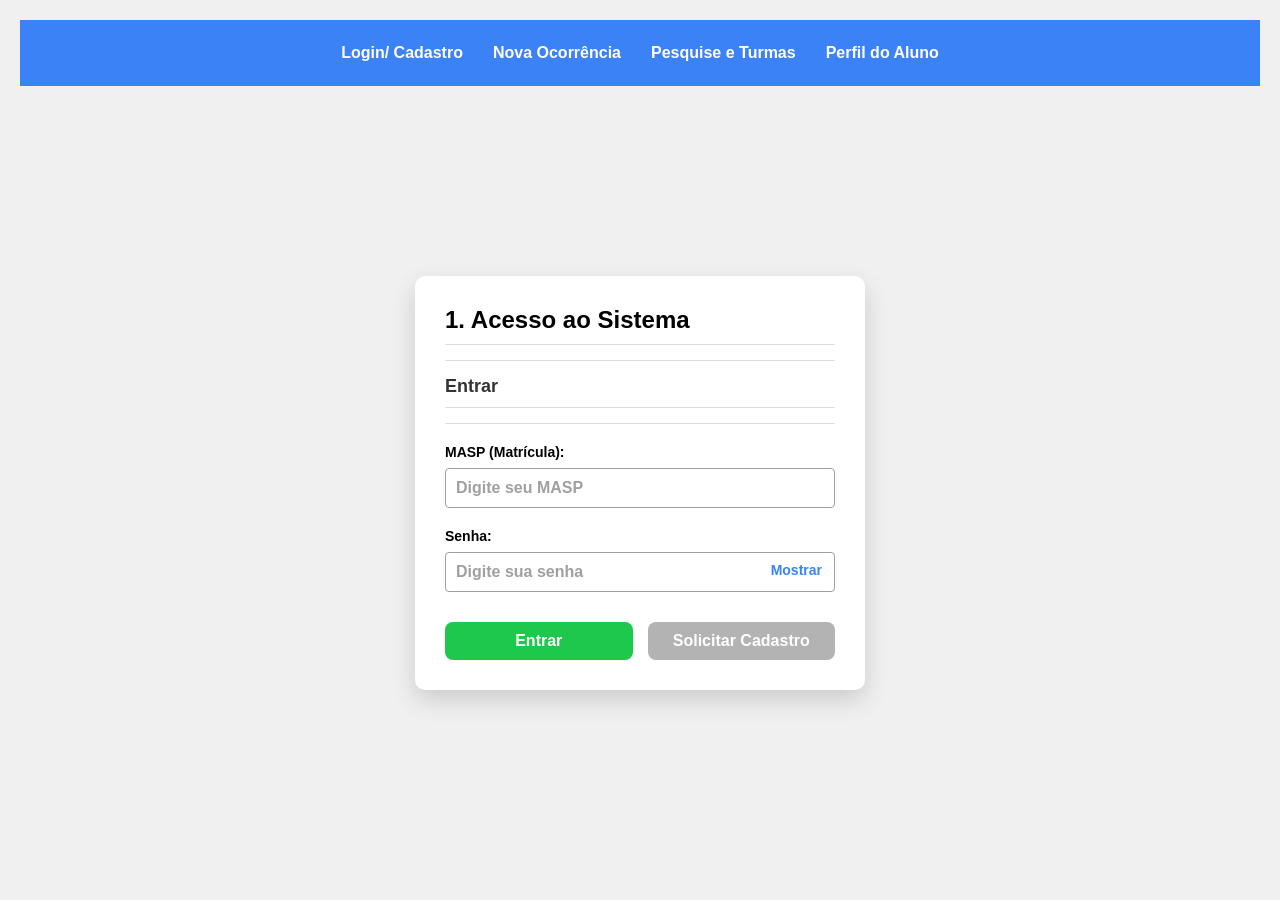
==== app/MANTER_OCORRENCIAS/index.html @ f4d10663 "reverti meu commit antigo" ====
<!DOCTYPE html>
<html lang="pt-BR">
<head>
    <meta charset="UTF-8">
    <meta name="viewport" content="width=device-width, initial-scale=1.0">
    <title>Registrar Nova Ocorrência</title>
    <style>
        body { 
            font-family: Arial, sans-serif; 
            background-color: white; 
            margin: 0; 
            padding: 0; 
            color: #333; 
        }
        .container { 
            width: 100%; 
            max-width: 100%; 
            box-sizing: border-box; 
            background: white; 
            padding: 30px; 
            border-radius: 0; 
        }

        .secao-titulo {
            color: #1a4ba5;
            font-weight: bold;
            font-size: 14px;
            margin: 25px 0 15px 0;
            text-transform: uppercase;
            border-bottom: 1px solid #e0e0e0;
            padding-bottom: 5px;
        }

        .linha-formulario {
            display: flex;
            gap: 15px;
            margin-bottom: 15px;
        }

        .campo-grupo {
            display: flex;
            flex-direction: column;
        }

        .campo-grupo label {
            font-size: 12px;
            color: #666;
            margin-bottom: 5px;
        }

        input[type="text"], input[type="date"], select, textarea {
            padding: 8px 12px;
            border: 1px solid #ccc;
            border-radius: 4px;
            background-color: #fcfcfc;
            font-size: 14px;
        }

        .rotulo-lista {
            font-size: 13px;
            color: #555;
            display: block;
            margin: 20px 0 10px 0;
        }

        .lista-infracoes {
            border: 1px solid #ddd;
            border-radius: 4px;
        }

        .item-infracao {
            display: flex;
            align-items: center;
            padding: 10px 15px;
            border-bottom: 1px solid #eee;
        }

        .item-infracao:last-child {
            border-bottom: none;
        }

        .item-infracao:nth-child(even) {
            background-color: #f9f9f9;
        }

        .item-infracao input[type="checkbox"] {
            margin-right: 15px;
            transform: scale(1.2);
        }

        .item-infracao label {
            font-size: 13px;
            color: #333;
            cursor: pointer;
        }

        .caixa-notificacao {
            border: 1px solid #ffcc80;
            background-color: #fffde7;
            padding: 15px;
            border-radius: 4px;
            margin-top: 20px;
            display: flex;
            align-items: flex-start;
            gap: 12px;
        }

        .caixa-notificacao input {
            margin-top: 4px;
        }

        .caixa-notificacao strong {
            color: #b76200;
            font-size: 14px;
        }

        .caixa-notificacao .subtexto {
            font-size: 13px;
            color: #555;
            font-style: italic;
        }
        
        /* Menu Superior */
        .navbar { background-color: #b8510d; color: white; padding: 10px; display: flex; gap: 20px; font-size: 14px; font-weight: bold; margin-bottom: 20px; border-radius: 4px; }
        
        h2 { color: #222; margin-bottom: 20px; }
        
        /* Seções */
        .section-aluno { background-color: #f7e6b5; padding: 15px; border-radius: 6px; margin-bottom: 20px; }
        .section-title { font-weight: bold; margin-bottom: 15px; color: #555; }
        
        /* Grid Layout para os campos */
        .grid-3 { display: grid; grid-template-columns: 2fr 1fr 1fr; gap: 15px; }
        .grid-row { display: grid; grid-template-columns: 1fr 1fr 1fr; gap: 15px; margin-bottom: 15px; }
        .grid-2 { display: grid; grid-template-columns: 1fr 1fr; gap: 15px; margin-bottom: 15px; }
        
        .form-group { display: flex; flex-direction: column; }
        label { font-size: 13px; font-weight: bold; margin-bottom: 5px; }
        input[type="text"], input[type="date"], input[type="time"], select, textarea {
            padding: 8px; border: 1px solid #ccc; border-radius: 4px; font-size: 14px; box-sizing: border-box; width: 100%;
        }
        
        /* Checkboxes */
        .checkbox-group { display: flex; flex-wrap: wrap; gap: 15px; margin-bottom: 15px; padding: 10px; border: 1px solid #ddd; border-radius: 4px; }
        .checkbox-item { display: flex; align-items: center; gap: 5px; font-size: 13px; }
        
        /* Linha Outros Tipos */
        .outros-inline { display: flex; gap: 10px; margin-bottom: 20px; }
        
        /* Botões */
        .btn-add { background-color: #2f8f37; color: white; border: none; padding: 8px 15px; border-radius: 4px; cursor: pointer; font-weight: bold; white-space: nowrap; }
        .btn-submit { background-color: #2e7d32; color: white; border: none; padding: 12px 20px; border-radius: 4px; cursor: pointer; font-weight: bold; font-size: 15px; }
        .btn-submit:hover { background-color: #1b5e20; }
    </style>
</head>
<body>

<div class="container">
    <div class="navbar">
        <div>1. Login / Cadastro</div>
        <div>2. Nova Ocorrência</div>
        <div>3. Pesquisa e Turmas</div>
        <div>4. Perfil do Aluno</div>
        <a class="navbar" href="../login_screen/PHP_Login_screen/logout.php">Sair (Logout)</a>
    </div>

    <h2>2. Registrar Nova Ocorrência</h2>
<p id="info-usuario" style="color: #666; font-size: 14px; margin-top: -15px; margin-bottom: 25px;"></p>
    <form action="processa_ocorrencia.php" method="POST">
        
        <div class="section-aluno">
            <div class="section-title">Dados do Aluno</div>
            <div class="grid-3">
                <div class="form-group">
                    <label for="nome_aluno">Nome Completo do Aluno:</label>
                    <input type="text" id="nome_aluno" name="nome_aluno" placeholder="Ex: João Silva Sauro" required>
                </div>
                <div class="form-group">
                    <label for="simade">Nº SIMADE:</label>
                    <input type="text" id="simade" name="simade" placeholder="Ex: 123456789" required>
                </div>
                <div class="form-group">
                    <label for="data_nascimento">Data de Nascimento:</label>
                    <input type="date" id="data_nascimento" name="data_nascimento" required>
                </div>
            </div>
        </div>

        <div class="secao-titulo">DETALHES DA OCORRÊNCIA</div>

<div class="linha-formulario">
    <div class="campo-grupo" style="flex: 1;">
        <label>Data *</label>
        <input type="date" name="data_ocorrencia" required>
    </div>
    <div class="campo-grupo" style="flex: 1;">
        <label>Horário (aula)</label>
        <select name="horario_ocorrencia">
            <option value="1º Horário">1º Horário</option>
            <option value="2º Horário" selected>2º Horário</option>
            <option value="3º Horário">3º Horário</option>
            <option value="4º Horário">4º Horário</option>
            <option value="5º Horário">5º Horário</option>
        </select>
    </div>
    <div class="campo-grupo" style="flex: 1;">
        <label>Turma</label>
        <select name="turma">
            <option value="1º Ano A">1º Ano A</option>
            <option value="2º Ano A" selected>2º Ano A</option>
            <option value="3º Ano A">3º Ano A</option>
        </select>
    </div>
</div>

<div class="linha-formulario">
    <div class="campo-grupo" style="flex: 1;">
        <label>Matéria / Disciplina</label>
        <select name="materia">
            <option value="Português" selected>Português</option>
            <option value="Matemática">Matemática</option>
            <option value="História">História</option>
            <option value="História">Geografia</option>
            <option value="História">Filosofia</option>
            <option value="História">Biologia</option>
            <option value="História">Artes</option>
            <option value="História">Sociologia</option>
            <option value="História">Química</option>
            <option value="História">Inglês</option>
            <option value="História">Soluçoês Matemáticas</option>
            <option value="História">Educação Física</option>
            <option value="História">Educação Digital</option>
            <option value="História">Intervenção Cidadã</option>
        </select>
    </div>
    <div class="campo-grupo" style="flex: 1;">
        <label>Professor(a)</label>
        <select name="professor">
            <option value="Profª. Maria" selected>Profª. Maria</option>
            <option value="Prof. João">Prof. João</option>
        </select>
    </div>
</div>

<label class="rotulo-lista">Tipo(s) de Infração</label>
<div class="lista-infracoes">
    <div class="item-infracao"><input type="checkbox" name="infracoes[]" value="Indisciplina durante a aula"> <label>1. Indisciplina durante a aula de</label></div>
    <div class="item-infracao"><input type="checkbox" name="infracoes[]" value="Desrespeitou o(a) professor(a)"> <label>2. Desrespeitou o(a) professor(a)</label></div>
    <div class="item-infracao"><input type="checkbox" name="infracoes[]" value="Agrediu o(a) colega"> <label>3. Agrediu o(a) colega</label></div>
    <div class="item-infracao"><input type="checkbox" name="infracoes[]" value="Não trouxe o material necessário"> <label>4. Não trouxe o material necessário</label></div>
    <div class="item-infracao"><input type="checkbox" name="infracoes[]" value="Não fez as atividades"> <label>5. Não fez as atividades e/ou trabalho solicitado</label></div>
    <div class="item-infracao"><input type="checkbox" name="infracoes[]" value="Atividades incompletas"> <label>6. Tem deixado as atividades de sala incompletas</label></div>
    <div class="item-infracao"><input type="checkbox" name="infracoes[]" value="Chegou atrasado na entrada"> <label>7. Chegou atrasado, após o horário de entrada permitido</label></div>
    <div class="item-infracao"><input type="checkbox" name="infracoes[]" value="Chegou atrasado na sala"> <label>8. Chegou atrasado na sala, no horário do(a) professor(a)</label></div>
    <div class="item-infracao"><input type="checkbox" name="infracoes[]" value="Praticou bullying"> <label>9. Praticou bullying</label></div>
    <div class="item-infracao"><input type="checkbox" name="infracoes[]" value="Atrapalhou o andamento das aulas"> <label>10. Atrapalhou o bom andamento das aulas com brincadeiras inadequadas/comportamento inconveniente</label></div>
    <div class="item-infracao"><input type="checkbox" name="infracoes[]" value="Uso do celular"> <label>11. Fez uso do celular ou outro aparelho eletrônico durante as aulas</label></div>
    <div class="item-infracao"><input type="checkbox" name="infracoes[]" value="Não estava usando uniforme"> <label>12. Não estava usando uniforme</label></div>
    <div class="item-infracao"><input type="checkbox" name="infracoes[]" value="Roupas inadequadas"> <label>13. Estava usando roupas inadequadas para o ambiente escolar</label></div>
    <div class="item-infracao"><input type="checkbox" name="infracoes[]" value="Matando aula"> <label>14. Estava "matando aula" do(a) professor(a)</label></div>
    <div class="item-infracao"><input type="checkbox" name="infracoes[]" value="Boatos e fofocas"> <label>15. Se envolveu em boatos e fofocas, causando transtornos na convivência escolar</label></div>
    <div class="item-infracao"><input type="checkbox" name="infracoes[]" value="Outros"> <label>17. Outros (especificado abaixo)</label></div>
</div>

<div class="campo-grupo" style="margin-top: 20px;">
    <label>Descrição Detalhada (observações internas)</label>
    <textarea name="descricao" rows="4"></textarea>
</div>

<div class="caixa-notificacao">
    <input type="checkbox" name="notificar_responsavel" id="notificar">
    <label for="notificar"><strong>16. Notificar responsável</strong><br><span class="subtexto">"É preciso que o(a) responsável compareça à escola e procure a coordenação."</span></label>
</div>
<button type="submit" style="margin-top: 25px; margin-bottom: 20px; padding: 12px 25px; background-color: #048f54; color: white; border: none; border-radius: 4px; cursor: pointer; font-weight: bold; font-size: 14px; display: block;">Salvar Ocorrência</button>

</form> </div>
<script>
    // Seleciona o botão e adiciona a ação de clique
    document.querySelector('.btn-add').addEventListener('click', function() {
        // Pega o campo de texto e o valor digitado
        let inputOutro = document.querySelector('input[name="outro_tipo"]');
        let valor = inputOutro.value.trim();
        
        // Se o campo não estiver vazio
        if (valor !== "") {
            let container = document.querySelector('.checkbox-group');
            
            // Cria uma nova div com o checkbox
            let novaDiv = document.createElement('div');
            novaDiv.className = 'checkbox-item';
            novaDiv.innerHTML = `<input type="checkbox" name="infracoes[]" value="Outros: ${valor}" checked> ${valor}`;
            
            // Adiciona na tela e limpa o campo de texto
            container.appendChild(novaDiv);
            inputOutro.value = ""; 
        } else {
            alert("Por favor, digite o nome da infração antes de adicionar.");
        }
    });
</script>
<script>
    // SCRIPT PARA LER QUEM ESTÁ LOGADO SEM PRECISAR DE PHP NESTA PÁGINA
    document.addEventListener("DOMContentLoaded", function() {
        // Puxa os dados que o register2.php salvou
        const masp = sessionStorage.getItem('masp_logado');
        const cargo = sessionStorage.getItem('cargo_logado');

        // Se não tiver MASP salvo, expulsa de volta pro login
        // Se não tiver MASP salvo, expulsa de volta pro login
if (!masp) {
    alert("Você precisa fazer login ou cadastro primeiro!");
    // CORRIGIDO: Agora sobe apenas uma pasta para encontrar a login_screen
    window.location.href = "../login_screen/login.html"; 
} else {
    // Se tiver logado, escreve na tela
    document.getElementById('info-usuario').innerHTML = `Logado como: <strong>${cargo}</strong> (MASP: ${masp})`;
}
    });
    
</script>
</body>
</html>
</body>
</html>
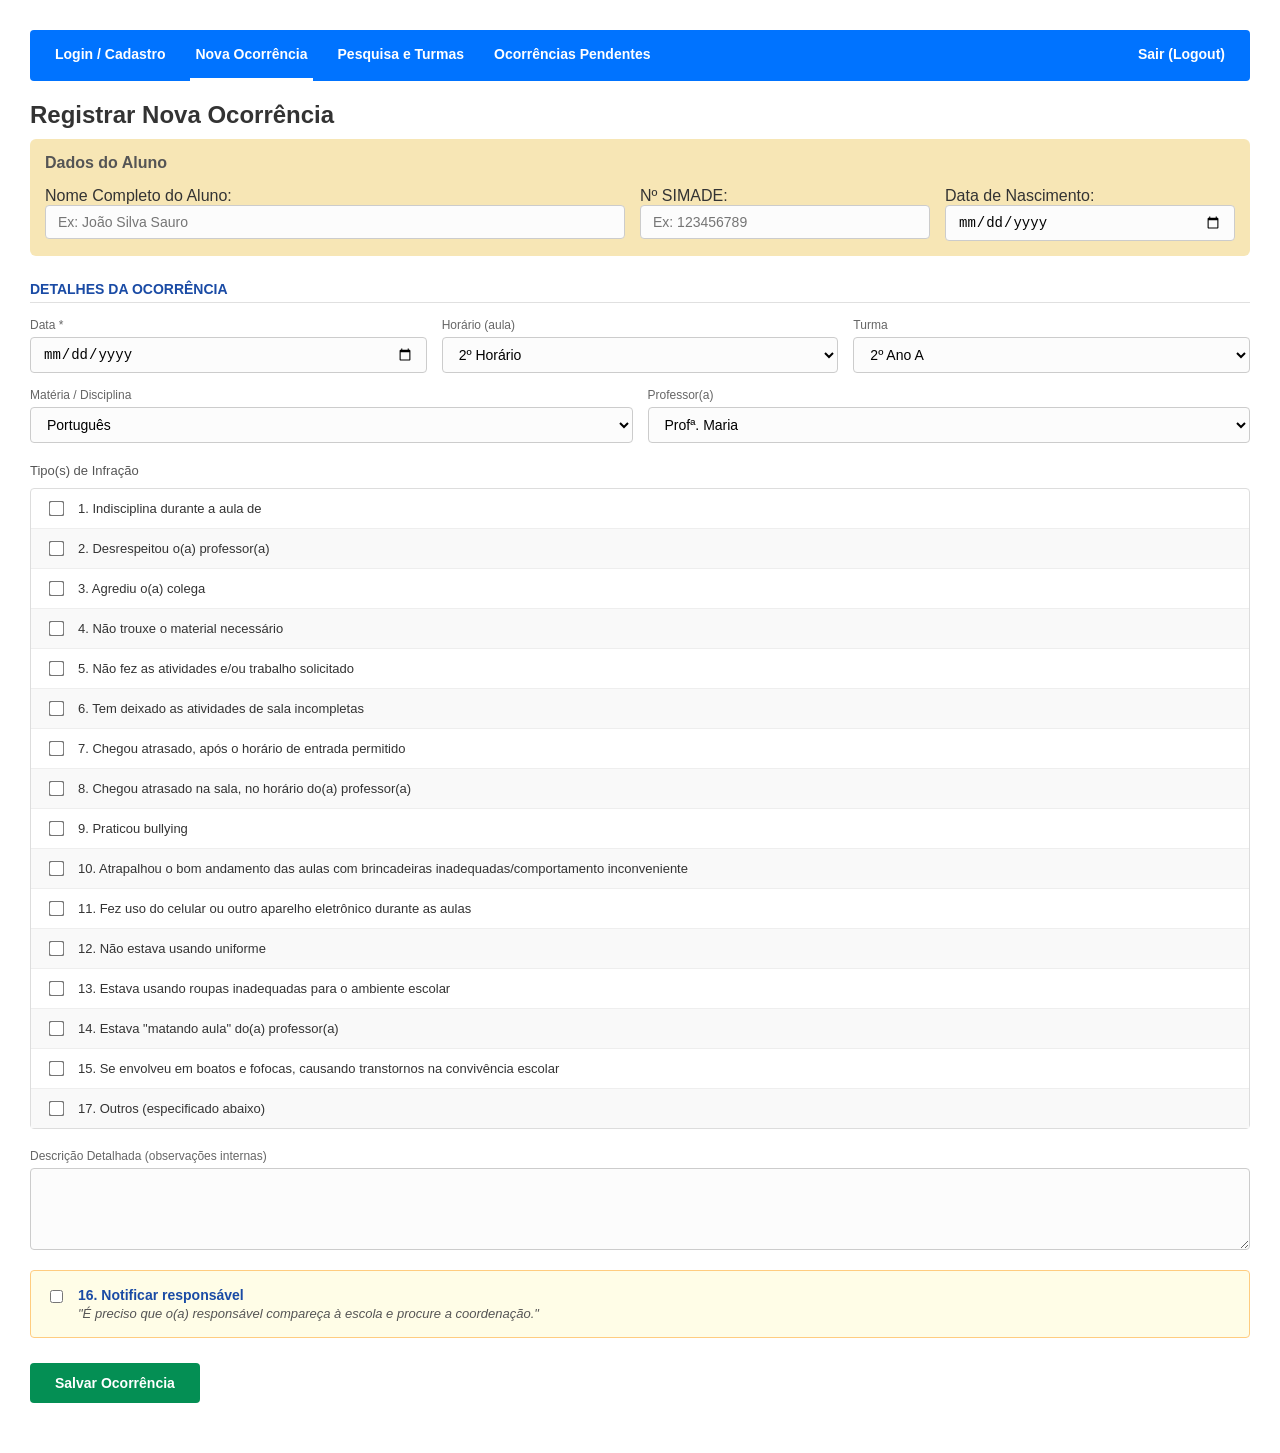
==== commit fe627c18: "Layout Alterado As cores foram mudadas para as originais, e foi centralizado os nomes e icones, e as" ====
--- a/app/MANTER_OCORRENCIAS/index.html
+++ b/app/MANTER_OCORRENCIAS/index.html
@@ -110,7 +110,7 @@
         }
 
         .caixa-notificacao strong {
-            color: #b76200;
+            color: #1a4ba5;
             font-size: 14px;
         }
 
@@ -120,24 +120,39 @@
             font-style: italic;
         }
         
-        /* Menu Superior */
-        .navbar { background-color: #b8510d; color: white; padding: 10px; display: flex; gap: 20px; font-size: 14px; font-weight: bold; margin-bottom: 20px; border-radius: 4px; }
-        
-        h2 { color: #222; margin-bottom: 20px; }
-        
-        /* Seções */
-        .section-aluno { background-color: #f7e6b5; padding: 15px; border-radius: 6px; margin-bottom: 20px; }
-        .section-title { font-weight: bold; margin-bottom: 15px; color: #555; }
-        
-        /* Grid Layout para os campos */
-        .grid-3 { display: grid; grid-template-columns: 2fr 1fr 1fr; gap: 15px; }
-        .grid-row { display: grid; grid-template-columns: 1fr 1fr 1fr; gap: 15px; margin-bottom: 15px; }
-        .grid-2 { display: grid; grid-template-columns: 1fr 1fr; gap: 15px; margin-bottom: 15px; }
-        
-        .form-group { display: flex; flex-direction: column; }
-        label { font-size: 13px; font-weight: bold; margin-bottom: 5px; }
-        input[type="text"], input[type="date"], input[type="time"], select, textarea {
-            padding: 8px; border: 1px solid #ccc; border-radius: 4px; font-size: 14px; box-sizing: border-box; width: 100%;
+        /* --- MENU SUPERIOR CORRIGIDO --- */
+        .navbar { 
+            background-color: #0073ff;
+            display: flex; 
+            gap: 20px; 
+            font-size: 14px; 
+            font-weight: bold; 
+            margin-bottom: 20px; 
+            border-radius: 4px; 
+            padding: 0 20px; 
+            align-items: center; 
+            min-height: 50px;
+        }
+        
+        .navbar a {
+            color: white;
+            text-decoration: none;
+            padding: 16px 5px; 
+            border-bottom: 3px solid transparent; 
+            transition: 0.2s; 
+        }
+        
+        .navbar a:hover {
+            border-bottom: 3px solid rgba(255, 255, 255, 0.5); 
+        }
+        
+        /* A classe ativa que gera a linha branca embaixo */
+        .navbar a.active {
+            border-bottom: 3px solid white;
+        }
+
+        .btn-logout {
+            margin-left: auto;
         }
         
         /* Checkboxes */
@@ -151,21 +166,32 @@
         .btn-add { background-color: #2f8f37; color: white; border: none; padding: 8px 15px; border-radius: 4px; cursor: pointer; font-weight: bold; white-space: nowrap; }
         .btn-submit { background-color: #2e7d32; color: white; border: none; padding: 12px 20px; border-radius: 4px; cursor: pointer; font-weight: bold; font-size: 15px; }
         .btn-submit:hover { background-color: #1b5e20; }
+        
+        /* Seções */
+        .section-aluno { background-color: #f7e6b5; padding: 15px; border-radius: 6px; margin-bottom: 20px; }
+        .section-title { font-weight: bold; margin-bottom: 15px; color: #555; }
+        .grid-3 { display: grid; grid-template-columns: 2fr 1fr 1fr; gap: 15px; }
+        .form-group { display: flex; flex-direction: column; }
     </style>
 </head>
 <body>
 
 <div class="container">
-    <div class="navbar">
-        <div>1. Login / Cadastro</div>
-        <div>2. Nova Ocorrência</div>
-        <div>3. Pesquisa e Turmas</div>
-        <div>4. Perfil do Aluno</div>
-        <a class="navbar" href="../login_screen/PHP_Login_screen/logout.php">Sair (Logout)</a>
+   <div class="navbar">
+        <a href="../login_screen/login.html">Login / Cadastro</a>
+        
+        <a href="index.html" class="active">Nova Ocorrência</a>
+        
+        <a href="../turmas_page/turmas.html">Pesquisa e Turmas</a>
+        
+        <a href="../visualizar_relatorio/pendentes.php">Ocorrências Pendentes</a>
+        
+        <a href="../login_screen/PHP_Login_screen/logout.php" class="btn-logout">Sair (Logout)</a>
     </div>
 
-    <h2>2. Registrar Nova Ocorrência</h2>
-<p id="info-usuario" style="color: #666; font-size: 14px; margin-top: -15px; margin-bottom: 25px;"></p>
+    <h2>Registrar Nova Ocorrência</h2>
+    <p id="info-usuario" style="color: #666; font-size: 14px; margin-top: -15px; margin-bottom: 25px;"></p>
+    
     <form action="processa_ocorrencia.php" method="POST">
         
         <div class="section-aluno">
@@ -188,95 +214,98 @@
 
         <div class="secao-titulo">DETALHES DA OCORRÊNCIA</div>
 
-<div class="linha-formulario">
-    <div class="campo-grupo" style="flex: 1;">
-        <label>Data *</label>
-        <input type="date" name="data_ocorrencia" required>
-    </div>
-    <div class="campo-grupo" style="flex: 1;">
-        <label>Horário (aula)</label>
-        <select name="horario_ocorrencia">
-            <option value="1º Horário">1º Horário</option>
-            <option value="2º Horário" selected>2º Horário</option>
-            <option value="3º Horário">3º Horário</option>
-            <option value="4º Horário">4º Horário</option>
-            <option value="5º Horário">5º Horário</option>
-        </select>
-    </div>
-    <div class="campo-grupo" style="flex: 1;">
-        <label>Turma</label>
-        <select name="turma">
-            <option value="1º Ano A">1º Ano A</option>
-            <option value="2º Ano A" selected>2º Ano A</option>
-            <option value="3º Ano A">3º Ano A</option>
-        </select>
-    </div>
+        <div class="linha-formulario">
+            <div class="campo-grupo" style="flex: 1;">
+                <label>Data *</label>
+                <input type="date" name="data_ocorrencia" required>
+            </div>
+            <div class="campo-grupo" style="flex: 1;">
+                <label>Horário (aula)</label>
+                <select name="horario_ocorrencia">
+                    <option value="1º Horário">1º Horário</option>
+                    <option value="2º Horário" selected>2º Horário</option>
+                    <option value="3º Horário">3º Horário</option>
+                    <option value="4º Horário">4º Horário</option>
+                    <option value="5º Horário">5º Horário</option>
+                </select>
+            </div>
+            <div class="campo-grupo" style="flex: 1;">
+                <label>Turma</label>
+                <select name="turma">
+                    <option value="1º Ano A">1º Ano A</option>
+                    <option value="2º Ano A" selected>2º Ano A</option>
+                    <option value="3º Ano A">3º Ano A</option>
+                </select>
+            </div>
+        </div>
+
+        <div class="linha-formulario">
+            <div class="campo-grupo" style="flex: 1;">
+                <label>Matéria / Disciplina</label>
+                <select name="materia">
+                    <option value="Português" selected>Português</option>
+                    <option value="Matemática">Matemática</option>
+                    <option value="História">História</option>
+                    <option value="Geografia">Geografia</option>
+                    <option value="Filosofia">Filosofia</option>
+                    <option value="Biologia">Biologia</option>
+                    <option value="Artes">Artes</option>
+                    <option value="Sociologia">Sociologia</option>
+                    <option value="Química">Química</option>
+                    <option value="Inglês">Inglês</option>
+                    <option value="Soluções Matemáticas">Soluções Matemáticas</option>
+                    <option value="Educação Física">Educação Física</option>
+                    <option value="Educação Digital">Educação Digital</option>
+                    <option value="Intervenção Cidadã">Intervenção Cidadã</option>
+                </select>
+            </div>
+            <div class="campo-grupo" style="flex: 1;">
+                <label>Professor(a)</label>
+                <select name="professor">
+                    <option value="Profª. Maria" selected>Profª. Maria</option>
+                    <option value="Prof. João">Prof. João</option>
+                </select>
+            </div>
+        </div>
+
+        <label class="rotulo-lista">Tipo(s) de Infração</label>
+        <div class="lista-infracoes">
+            <div class="item-infracao"><input type="checkbox" name="infracoes[]" value="Indisciplina durante a aula"> <label>1. Indisciplina durante a aula de</label></div>
+            <div class="item-infracao"><input type="checkbox" name="infracoes[]" value="Desrespeitou o(a) professor(a)"> <label>2. Desrespeitou o(a) professor(a)</label></div>
+            <div class="item-infracao"><input type="checkbox" name="infracoes[]" value="Agrediu o(a) colega"> <label>3. Agrediu o(a) colega</label></div>
+            <div class="item-infracao"><input type="checkbox" name="infracoes[]" value="Não trouxe o material necessário"> <label>4. Não trouxe o material necessário</label></div>
+            <div class="item-infracao"><input type="checkbox" name="infracoes[]" value="Não fez as atividades"> <label>5. Não fez as atividades e/ou trabalho solicitado</label></div>
+            <div class="item-infracao"><input type="checkbox" name="infracoes[]" value="Atividades incompletas"> <label>6. Tem deixado as atividades de sala incompletas</label></div>
+            <div class="item-infracao"><input type="checkbox" name="infracoes[]" value="Chegou atrasado na entrada"> <label>7. Chegou atrasado, após o horário de entrada permitido</label></div>
+            <div class="item-infracao"><input type="checkbox" name="infracoes[]" value="Chegou atrasado na sala"> <label>8. Chegou atrasado na sala, no horário do(a) professor(a)</label></div>
+            <div class="item-infracao"><input type="checkbox" name="infracoes[]" value="Praticou bullying"> <label>9. Praticou bullying</label></div>
+            <div class="item-infracao"><input type="checkbox" name="infracoes[]" value="Atrapalhou o andamento das aulas"> <label>10. Atrapalhou o bom andamento das aulas com brincadeiras inadequadas/comportamento inconveniente</label></div>
+            <div class="item-infracao"><input type="checkbox" name="infracoes[]" value="Uso do celular"> <label>11. Fez uso do celular ou outro aparelho eletrônico durante as aulas</label></div>
+            <div class="item-infracao"><input type="checkbox" name="infracoes[]" value="Não estava usando uniforme"> <label>12. Não estava usando uniforme</label></div>
+            <div class="item-infracao"><input type="checkbox" name="infracoes[]" value="Roupas inadequadas"> <label>13. Estava usando roupas inadequadas para o ambiente escolar</label></div>
+            <div class="item-infracao"><input type="checkbox" name="infracoes[]" value="Matando aula"> <label>14. Estava "matando aula" do(a) professor(a)</label></div>
+            <div class="item-infracao"><input type="checkbox" name="infracoes[]" value="Boatos e fofocas"> <label>15. Se envolveu em boatos e fofocas, causando transtornos na convivência escolar</label></div>
+            <div class="item-infracao"><input type="checkbox" name="infracoes[]" value="Outros"> <label>17. Outros (especificado abaixo)</label></div>
+        </div>
+
+        <div class="campo-grupo" style="margin-top: 20px;">
+            <label>Descrição Detalhada (observações internas)</label>
+            <textarea name="descricao" rows="4"></textarea>
+        </div>
+
+        <div class="caixa-notificacao">
+            <input type="checkbox" name="notificar_responsavel" id="notificar">
+            <label for="notificar"><strong>16. Notificar responsável</strong><br><span class="subtexto">"É preciso que o(a) responsável compareça à escola e procure a coordenação."</span></label>
+        </div>
+        
+        <button type="submit" style="margin-top: 25px; margin-bottom: 20px; padding: 12px 25px; background-color: #048f54; color: white; border: none; border-radius: 4px; cursor: pointer; font-weight: bold; font-size: 14px; display: block;">Salvar Ocorrência</button>
+
+    </form> 
 </div>
 
-<div class="linha-formulario">
-    <div class="campo-grupo" style="flex: 1;">
-        <label>Matéria / Disciplina</label>
-        <select name="materia">
-            <option value="Português" selected>Português</option>
-            <option value="Matemática">Matemática</option>
-            <option value="História">História</option>
-            <option value="História">Geografia</option>
-            <option value="História">Filosofia</option>
-            <option value="História">Biologia</option>
-            <option value="História">Artes</option>
-            <option value="História">Sociologia</option>
-            <option value="História">Química</option>
-            <option value="História">Inglês</option>
-            <option value="História">Soluçoês Matemáticas</option>
-            <option value="História">Educação Física</option>
-            <option value="História">Educação Digital</option>
-            <option value="História">Intervenção Cidadã</option>
-        </select>
-    </div>
-    <div class="campo-grupo" style="flex: 1;">
-        <label>Professor(a)</label>
-        <select name="professor">
-            <option value="Profª. Maria" selected>Profª. Maria</option>
-            <option value="Prof. João">Prof. João</option>
-        </select>
-    </div>
-</div>
-
-<label class="rotulo-lista">Tipo(s) de Infração</label>
-<div class="lista-infracoes">
-    <div class="item-infracao"><input type="checkbox" name="infracoes[]" value="Indisciplina durante a aula"> <label>1. Indisciplina durante a aula de</label></div>
-    <div class="item-infracao"><input type="checkbox" name="infracoes[]" value="Desrespeitou o(a) professor(a)"> <label>2. Desrespeitou o(a) professor(a)</label></div>
-    <div class="item-infracao"><input type="checkbox" name="infracoes[]" value="Agrediu o(a) colega"> <label>3. Agrediu o(a) colega</label></div>
-    <div class="item-infracao"><input type="checkbox" name="infracoes[]" value="Não trouxe o material necessário"> <label>4. Não trouxe o material necessário</label></div>
-    <div class="item-infracao"><input type="checkbox" name="infracoes[]" value="Não fez as atividades"> <label>5. Não fez as atividades e/ou trabalho solicitado</label></div>
-    <div class="item-infracao"><input type="checkbox" name="infracoes[]" value="Atividades incompletas"> <label>6. Tem deixado as atividades de sala incompletas</label></div>
-    <div class="item-infracao"><input type="checkbox" name="infracoes[]" value="Chegou atrasado na entrada"> <label>7. Chegou atrasado, após o horário de entrada permitido</label></div>
-    <div class="item-infracao"><input type="checkbox" name="infracoes[]" value="Chegou atrasado na sala"> <label>8. Chegou atrasado na sala, no horário do(a) professor(a)</label></div>
-    <div class="item-infracao"><input type="checkbox" name="infracoes[]" value="Praticou bullying"> <label>9. Praticou bullying</label></div>
-    <div class="item-infracao"><input type="checkbox" name="infracoes[]" value="Atrapalhou o andamento das aulas"> <label>10. Atrapalhou o bom andamento das aulas com brincadeiras inadequadas/comportamento inconveniente</label></div>
-    <div class="item-infracao"><input type="checkbox" name="infracoes[]" value="Uso do celular"> <label>11. Fez uso do celular ou outro aparelho eletrônico durante as aulas</label></div>
-    <div class="item-infracao"><input type="checkbox" name="infracoes[]" value="Não estava usando uniforme"> <label>12. Não estava usando uniforme</label></div>
-    <div class="item-infracao"><input type="checkbox" name="infracoes[]" value="Roupas inadequadas"> <label>13. Estava usando roupas inadequadas para o ambiente escolar</label></div>
-    <div class="item-infracao"><input type="checkbox" name="infracoes[]" value="Matando aula"> <label>14. Estava "matando aula" do(a) professor(a)</label></div>
-    <div class="item-infracao"><input type="checkbox" name="infracoes[]" value="Boatos e fofocas"> <label>15. Se envolveu em boatos e fofocas, causando transtornos na convivência escolar</label></div>
-    <div class="item-infracao"><input type="checkbox" name="infracoes[]" value="Outros"> <label>17. Outros (especificado abaixo)</label></div>
-</div>
-
-<div class="campo-grupo" style="margin-top: 20px;">
-    <label>Descrição Detalhada (observações internas)</label>
-    <textarea name="descricao" rows="4"></textarea>
-</div>
-
-<div class="caixa-notificacao">
-    <input type="checkbox" name="notificar_responsavel" id="notificar">
-    <label for="notificar"><strong>16. Notificar responsável</strong><br><span class="subtexto">"É preciso que o(a) responsável compareça à escola e procure a coordenação."</span></label>
-</div>
-<button type="submit" style="margin-top: 25px; margin-bottom: 20px; padding: 12px 25px; background-color: #048f54; color: white; border: none; border-radius: 4px; cursor: pointer; font-weight: bold; font-size: 14px; display: block;">Salvar Ocorrência</button>
-
-</form> </div>
 <script>
     // Seleciona o botão e adiciona a ação de clique
-    document.querySelector('.btn-add').addEventListener('click', function() {
+    document.querySelector('.btn-add')?.addEventListener('click', function() {
         // Pega o campo de texto e o valor digitado
         let inputOutro = document.querySelector('input[name="outro_tipo"]');
         let valor = inputOutro.value.trim();
@@ -298,27 +327,6 @@
         }
     });
 </script>
-<script>
-    // SCRIPT PARA LER QUEM ESTÁ LOGADO SEM PRECISAR DE PHP NESTA PÁGINA
-    document.addEventListener("DOMContentLoaded", function() {
-        // Puxa os dados que o register2.php salvou
-        const masp = sessionStorage.getItem('masp_logado');
-        const cargo = sessionStorage.getItem('cargo_logado');
-
-        // Se não tiver MASP salvo, expulsa de volta pro login
-        // Se não tiver MASP salvo, expulsa de volta pro login
-if (!masp) {
-    alert("Você precisa fazer login ou cadastro primeiro!");
-    // CORRIGIDO: Agora sobe apenas uma pasta para encontrar a login_screen
-    window.location.href = "../login_screen/login.html"; 
-} else {
-    // Se tiver logado, escreve na tela
-    document.getElementById('info-usuario').innerHTML = `Logado como: <strong>${cargo}</strong> (MASP: ${masp})`;
-}
-    });
-    
-</script>
-</body>
-</html>
+
 </body>
 </html>
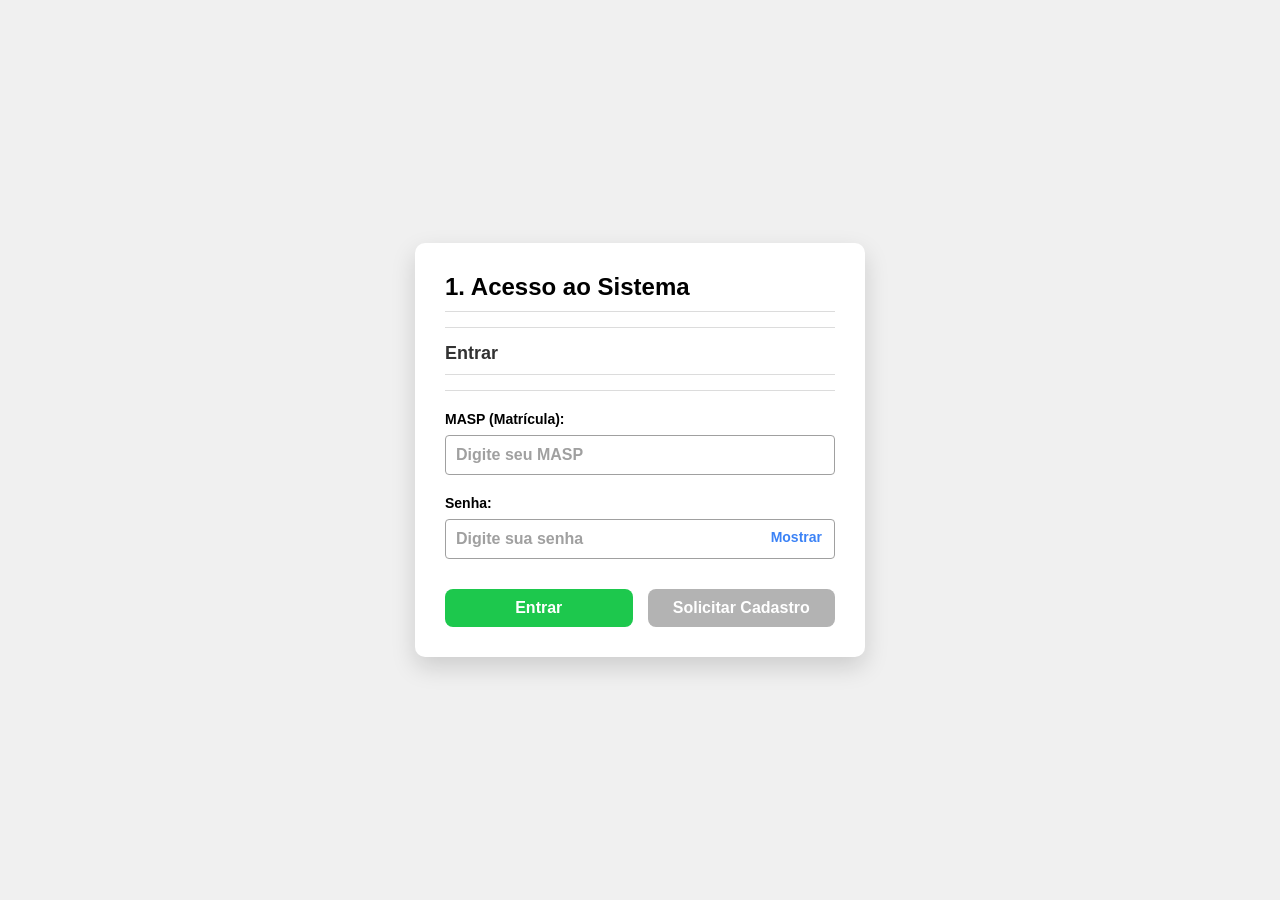
==== commit 6afa4e7b: "teste1" ====
--- a/app/MANTER_OCORRENCIAS/index.html
+++ b/app/MANTER_OCORRENCIAS/index.html
@@ -110,7 +110,7 @@
         }
 
         .caixa-notificacao strong {
-            color: #1a4ba5;
+            color: #1f14c5;
             font-size: 14px;
         }
 
@@ -120,39 +120,24 @@
             font-style: italic;
         }
         
-        /* --- MENU SUPERIOR CORRIGIDO --- */
-        .navbar { 
-            background-color: #0073ff;
-            display: flex; 
-            gap: 20px; 
-            font-size: 14px; 
-            font-weight: bold; 
-            margin-bottom: 20px; 
-            border-radius: 4px; 
-            padding: 0 20px; 
-            align-items: center; 
-            min-height: 50px;
-        }
-        
-        .navbar a {
-            color: white;
-            text-decoration: none;
-            padding: 16px 5px; 
-            border-bottom: 3px solid transparent; 
-            transition: 0.2s; 
-        }
-        
-        .navbar a:hover {
-            border-bottom: 3px solid rgba(255, 255, 255, 0.5); 
-        }
-        
-        /* A classe ativa que gera a linha branca embaixo */
-        .navbar a.active {
-            border-bottom: 3px solid white;
-        }
-
-        .btn-logout {
-            margin-left: auto;
+        /* Menu Superior */
+        .navbar { background-color: #22009c; color: white; padding: 10px; display: flex; gap: 20px; font-size: 14px; font-weight: bold; margin-bottom: 20px; border-radius: 4px; }
+        
+        h2 { color: #222; margin-bottom: 20px; }
+        
+        /* Seções */
+        .section-aluno { background-color: #f7e6b5; padding: 15px; border-radius: 6px; margin-bottom: 20px; }
+        .section-title { font-weight: bold; margin-bottom: 15px; color: #555; }
+        
+        /* Grid Layout para os campos */
+        .grid-3 { display: grid; grid-template-columns: 2fr 1fr 1fr; gap: 15px; }
+        .grid-row { display: grid; grid-template-columns: 1fr 1fr 1fr; gap: 15px; margin-bottom: 15px; }
+        .grid-2 { display: grid; grid-template-columns: 1fr 1fr; gap: 15px; margin-bottom: 15px; }
+        
+        .form-group { display: flex; flex-direction: column; }
+        label { font-size: 13px; font-weight: bold; margin-bottom: 5px; }
+        input[type="text"], input[type="date"], input[type="time"], select, textarea {
+            padding: 8px; border: 1px solid #ccc; border-radius: 4px; font-size: 14px; box-sizing: border-box; width: 100%;
         }
         
         /* Checkboxes */
@@ -160,33 +145,23 @@
         .checkbox-item { display: flex; align-items: center; gap: 5px; font-size: 13px; }
         
         /* Linha Outros Tipos */
-        .outros-inline { display: flex; gap: 10px; margin-bottom: 20px; }
+        .outros-inline { display: flex; gap: 10px; margin-top: 15px; margin-bottom: 20px; }
         
         /* Botões */
         .btn-add { background-color: #2f8f37; color: white; border: none; padding: 8px 15px; border-radius: 4px; cursor: pointer; font-weight: bold; white-space: nowrap; }
         .btn-submit { background-color: #2e7d32; color: white; border: none; padding: 12px 20px; border-radius: 4px; cursor: pointer; font-weight: bold; font-size: 15px; }
         .btn-submit:hover { background-color: #1b5e20; }
-        
-        /* Seções */
-        .section-aluno { background-color: #f7e6b5; padding: 15px; border-radius: 6px; margin-bottom: 20px; }
-        .section-title { font-weight: bold; margin-bottom: 15px; color: #555; }
-        .grid-3 { display: grid; grid-template-columns: 2fr 1fr 1fr; gap: 15px; }
-        .form-group { display: flex; flex-direction: column; }
     </style>
 </head>
 <body>
 
 <div class="container">
-   <div class="navbar">
-        <a href="../login_screen/login.html">Login / Cadastro</a>
-        
-        <a href="index.html" class="active">Nova Ocorrência</a>
-        
-        <a href="../turmas_page/turmas.html">Pesquisa e Turmas</a>
-        
-        <a href="../visualizar_relatorio/pendentes.php">Ocorrências Pendentes</a>
-        
-        <a href="../login_screen/PHP_Login_screen/logout.php" class="btn-logout">Sair (Logout)</a>
+    <div class="navbar">
+        <div>Login / Cadastro</div>
+        <div>Nova Ocorrência</div>
+        <div>Pesquisa e Turmas</div>
+        <div>Perfil do Aluno</div>
+        <a class="navbar" href="../login_screen/PHP_Login_screen/logout.php" style="margin: 0; padding: 0; text-decoration: none;">Sair (Logout)</a>
     </div>
 
     <h2>Registrar Nova Ocorrência</h2>
@@ -253,7 +228,7 @@
                     <option value="Sociologia">Sociologia</option>
                     <option value="Química">Química</option>
                     <option value="Inglês">Inglês</option>
-                    <option value="Soluções Matemáticas">Soluções Matemáticas</option>
+                    <option value="Soluções Matemáticas">Soluçoês Matemáticas</option>
                     <option value="Educação Física">Educação Física</option>
                     <option value="Educação Digital">Educação Digital</option>
                     <option value="Intervenção Cidadã">Intervenção Cidadã</option>
@@ -269,8 +244,7 @@
         </div>
 
         <label class="rotulo-lista">Tipo(s) de Infração</label>
-        <div class="lista-infracoes">
-            <div class="item-infracao"><input type="checkbox" name="infracoes[]" value="Indisciplina durante a aula"> <label>1. Indisciplina durante a aula de</label></div>
+        <div class="lista-infracoes checkbox-group"> <div class="item-infracao"><input type="checkbox" name="infracoes[]" value="Indisciplina durante a aula"> <label>1. Indisciplina durante a aula de</label></div>
             <div class="item-infracao"><input type="checkbox" name="infracoes[]" value="Desrespeitou o(a) professor(a)"> <label>2. Desrespeitou o(a) professor(a)</label></div>
             <div class="item-infracao"><input type="checkbox" name="infracoes[]" value="Agrediu o(a) colega"> <label>3. Agrediu o(a) colega</label></div>
             <div class="item-infracao"><input type="checkbox" name="infracoes[]" value="Não trouxe o material necessário"> <label>4. Não trouxe o material necessário</label></div>
@@ -288,6 +262,11 @@
             <div class="item-infracao"><input type="checkbox" name="infracoes[]" value="Outros"> <label>17. Outros (especificado abaixo)</label></div>
         </div>
 
+        <div class="outros-inline">
+            <input type="text" name="outro_tipo" placeholder="Outro tipo de infração...">
+            <button type="button" class="btn-add">Adicionar à Lista</button>
+        </div>
+
         <div class="campo-grupo" style="margin-top: 20px;">
             <label>Descrição Detalhada (observações internas)</label>
             <textarea name="descricao" rows="4"></textarea>
@@ -305,21 +284,18 @@
 
 <script>
     // Seleciona o botão e adiciona a ação de clique
-    document.querySelector('.btn-add')?.addEventListener('click', function() {
-        // Pega o campo de texto e o valor digitado
+    document.querySelector('.btn-add').addEventListener('click', function() {
         let inputOutro = document.querySelector('input[name="outro_tipo"]');
         let valor = inputOutro.value.trim();
         
-        // Se o campo não estiver vazio
         if (valor !== "") {
-            let container = document.querySelector('.checkbox-group');
+            // Alterado para buscar a lista-infracoes correta
+            let container = document.querySelector('.lista-infracoes');
             
-            // Cria uma nova div com o checkbox
             let novaDiv = document.createElement('div');
-            novaDiv.className = 'checkbox-item';
-            novaDiv.innerHTML = `<input type="checkbox" name="infracoes[]" value="Outros: ${valor}" checked> ${valor}`;
+            novaDiv.className = 'item-infracao';
+            novaDiv.innerHTML = `<input type="checkbox" name="infracoes[]" value="${valor}" checked> <label>${valor}</label>`;
             
-            // Adiciona na tela e limpa o campo de texto
             container.appendChild(novaDiv);
             inputOutro.value = ""; 
         } else {
@@ -328,5 +304,19 @@
     });
 </script>
 
+<script>
+    // SCRIPT PARA LER QUEM ESTÁ LOGADO
+    document.addEventListener("DOMContentLoaded", function() {
+        const masp = sessionStorage.getItem('masp_logado');
+        const cargo = sessionStorage.getItem('cargo_logado');
+
+        if (!masp) {
+            alert("Você precisa fazer login ou cadastro primeiro!");
+            window.location.href = "../login_screen/login.html"; 
+        } else {
+            document.getElementById('info-usuario').innerHTML = `Logado como: <strong>${cargo}</strong> (MASP: ${masp})`;
+        }
+    });
+</script>
 </body>
 </html>
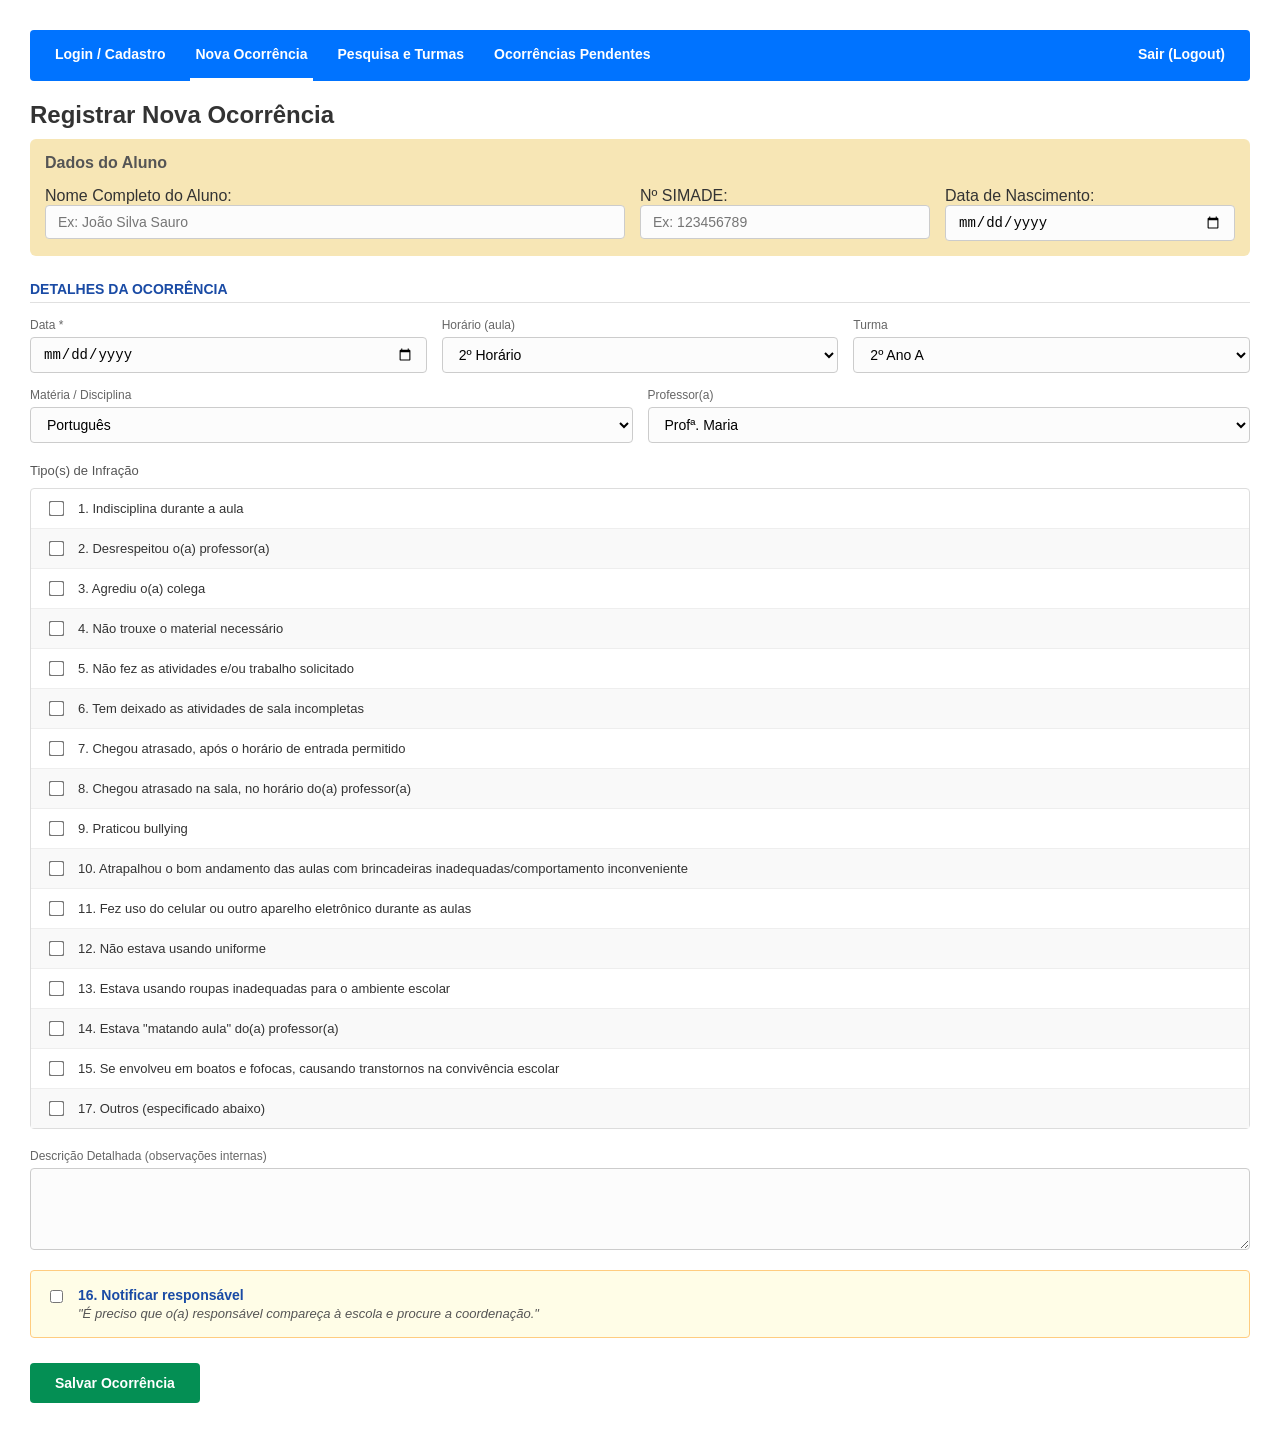
==== commit ca511ae2: "Atualizando minha branch" ====
--- a/app/MANTER_OCORRENCIAS/index.html
+++ b/app/MANTER_OCORRENCIAS/index.html
@@ -110,7 +110,7 @@
         }
 
         .caixa-notificacao strong {
-            color: #1f14c5;
+            color: #1a4ba5;
             font-size: 14px;
         }
 
@@ -120,24 +120,39 @@
             font-style: italic;
         }
         
-        /* Menu Superior */
-        .navbar { background-color: #22009c; color: white; padding: 10px; display: flex; gap: 20px; font-size: 14px; font-weight: bold; margin-bottom: 20px; border-radius: 4px; }
-        
-        h2 { color: #222; margin-bottom: 20px; }
-        
-        /* Seções */
-        .section-aluno { background-color: #f7e6b5; padding: 15px; border-radius: 6px; margin-bottom: 20px; }
-        .section-title { font-weight: bold; margin-bottom: 15px; color: #555; }
-        
-        /* Grid Layout para os campos */
-        .grid-3 { display: grid; grid-template-columns: 2fr 1fr 1fr; gap: 15px; }
-        .grid-row { display: grid; grid-template-columns: 1fr 1fr 1fr; gap: 15px; margin-bottom: 15px; }
-        .grid-2 { display: grid; grid-template-columns: 1fr 1fr; gap: 15px; margin-bottom: 15px; }
-        
-        .form-group { display: flex; flex-direction: column; }
-        label { font-size: 13px; font-weight: bold; margin-bottom: 5px; }
-        input[type="text"], input[type="date"], input[type="time"], select, textarea {
-            padding: 8px; border: 1px solid #ccc; border-radius: 4px; font-size: 14px; box-sizing: border-box; width: 100%;
+        /* --- MENU SUPERIOR CORRIGIDO --- */
+        .navbar { 
+            background-color: #0073ff;
+            display: flex; 
+            gap: 20px; 
+            font-size: 14px; 
+            font-weight: bold; 
+            margin-bottom: 20px; 
+            border-radius: 4px; 
+            padding: 0 20px; 
+            align-items: center; 
+            min-height: 50px;
+        }
+        
+        .navbar a {
+            color: white;
+            text-decoration: none;
+            padding: 16px 5px; 
+            border-bottom: 3px solid transparent; 
+            transition: 0.2s; 
+        }
+        
+        .navbar a:hover {
+            border-bottom: 3px solid rgba(255, 255, 255, 0.5); 
+        }
+        
+        /* A classe ativa que gera a linha branca embaixo */
+        .navbar a.active {
+            border-bottom: 3px solid white;
+        }
+
+        .btn-logout {
+            margin-left: auto;
         }
         
         /* Checkboxes */
@@ -145,23 +160,33 @@
         .checkbox-item { display: flex; align-items: center; gap: 5px; font-size: 13px; }
         
         /* Linha Outros Tipos */
-        .outros-inline { display: flex; gap: 10px; margin-top: 15px; margin-bottom: 20px; }
+        .outros-inline { display: flex; gap: 10px; margin-bottom: 20px; }
         
         /* Botões */
         .btn-add { background-color: #2f8f37; color: white; border: none; padding: 8px 15px; border-radius: 4px; cursor: pointer; font-weight: bold; white-space: nowrap; }
         .btn-submit { background-color: #2e7d32; color: white; border: none; padding: 12px 20px; border-radius: 4px; cursor: pointer; font-weight: bold; font-size: 15px; }
         .btn-submit:hover { background-color: #1b5e20; }
+        
+        /* Seções */
+        .section-aluno { background-color: #f7e6b5; padding: 15px; border-radius: 6px; margin-bottom: 20px; }
+        .section-title { font-weight: bold; margin-bottom: 15px; color: #555; }
+        .grid-3 { display: grid; grid-template-columns: 2fr 1fr 1fr; gap: 15px; }
+        .form-group { display: flex; flex-direction: column; }
     </style>
 </head>
 <body>
 
 <div class="container">
-    <div class="navbar">
-        <div>Login / Cadastro</div>
-        <div>Nova Ocorrência</div>
-        <div>Pesquisa e Turmas</div>
-        <div>Perfil do Aluno</div>
-        <a class="navbar" href="../login_screen/PHP_Login_screen/logout.php" style="margin: 0; padding: 0; text-decoration: none;">Sair (Logout)</a>
+   <div class="navbar">
+        <a href="../login_screen/login.html">Login / Cadastro</a>
+        
+        <a href="index.html" class="active">Nova Ocorrência</a>
+        
+        <a href="../turmas_page/turmas.html">Pesquisa e Turmas</a>
+        
+        <a href="../visualizar_relatorio/pendentes.php">Ocorrências Pendentes</a>
+        
+        <a href="../login_screen/PHP_Login_screen/logout.php" class="btn-logout">Sair (Logout)</a>
     </div>
 
     <h2>Registrar Nova Ocorrência</h2>
@@ -228,7 +253,7 @@
                     <option value="Sociologia">Sociologia</option>
                     <option value="Química">Química</option>
                     <option value="Inglês">Inglês</option>
-                    <option value="Soluções Matemáticas">Soluçoês Matemáticas</option>
+                    <option value="Soluções Matemáticas">Soluções Matemáticas</option>
                     <option value="Educação Física">Educação Física</option>
                     <option value="Educação Digital">Educação Digital</option>
                     <option value="Intervenção Cidadã">Intervenção Cidadã</option>
@@ -244,7 +269,8 @@
         </div>
 
         <label class="rotulo-lista">Tipo(s) de Infração</label>
-        <div class="lista-infracoes checkbox-group"> <div class="item-infracao"><input type="checkbox" name="infracoes[]" value="Indisciplina durante a aula"> <label>1. Indisciplina durante a aula de</label></div>
+        <div class="lista-infracoes">
+            <div class="item-infracao"><input type="checkbox" name="infracoes[]" value="Indisciplina durante a aula"> <label>1. Indisciplina durante a aula</label></div>
             <div class="item-infracao"><input type="checkbox" name="infracoes[]" value="Desrespeitou o(a) professor(a)"> <label>2. Desrespeitou o(a) professor(a)</label></div>
             <div class="item-infracao"><input type="checkbox" name="infracoes[]" value="Agrediu o(a) colega"> <label>3. Agrediu o(a) colega</label></div>
             <div class="item-infracao"><input type="checkbox" name="infracoes[]" value="Não trouxe o material necessário"> <label>4. Não trouxe o material necessário</label></div>
@@ -262,11 +288,6 @@
             <div class="item-infracao"><input type="checkbox" name="infracoes[]" value="Outros"> <label>17. Outros (especificado abaixo)</label></div>
         </div>
 
-        <div class="outros-inline">
-            <input type="text" name="outro_tipo" placeholder="Outro tipo de infração...">
-            <button type="button" class="btn-add">Adicionar à Lista</button>
-        </div>
-
         <div class="campo-grupo" style="margin-top: 20px;">
             <label>Descrição Detalhada (observações internas)</label>
             <textarea name="descricao" rows="4"></textarea>
@@ -284,18 +305,21 @@
 
 <script>
     // Seleciona o botão e adiciona a ação de clique
-    document.querySelector('.btn-add').addEventListener('click', function() {
+    document.querySelector('.btn-add')?.addEventListener('click', function() {
+        // Pega o campo de texto e o valor digitado
         let inputOutro = document.querySelector('input[name="outro_tipo"]');
         let valor = inputOutro.value.trim();
         
+        // Se o campo não estiver vazio
         if (valor !== "") {
-            // Alterado para buscar a lista-infracoes correta
-            let container = document.querySelector('.lista-infracoes');
+            let container = document.querySelector('.checkbox-group');
             
+            // Cria uma nova div com o checkbox
             let novaDiv = document.createElement('div');
-            novaDiv.className = 'item-infracao';
-            novaDiv.innerHTML = `<input type="checkbox" name="infracoes[]" value="${valor}" checked> <label>${valor}</label>`;
+            novaDiv.className = 'checkbox-item';
+            novaDiv.innerHTML = `<input type="checkbox" name="infracoes[]" value="Outros: ${valor}" checked> ${valor}`;
             
+            // Adiciona na tela e limpa o campo de texto
             container.appendChild(novaDiv);
             inputOutro.value = ""; 
         } else {
@@ -304,19 +328,5 @@
     });
 </script>
 
-<script>
-    // SCRIPT PARA LER QUEM ESTÁ LOGADO
-    document.addEventListener("DOMContentLoaded", function() {
-        const masp = sessionStorage.getItem('masp_logado');
-        const cargo = sessionStorage.getItem('cargo_logado');
-
-        if (!masp) {
-            alert("Você precisa fazer login ou cadastro primeiro!");
-            window.location.href = "../login_screen/login.html"; 
-        } else {
-            document.getElementById('info-usuario').innerHTML = `Logado como: <strong>${cargo}</strong> (MASP: ${masp})`;
-        }
-    });
-</script>
 </body>
 </html>
